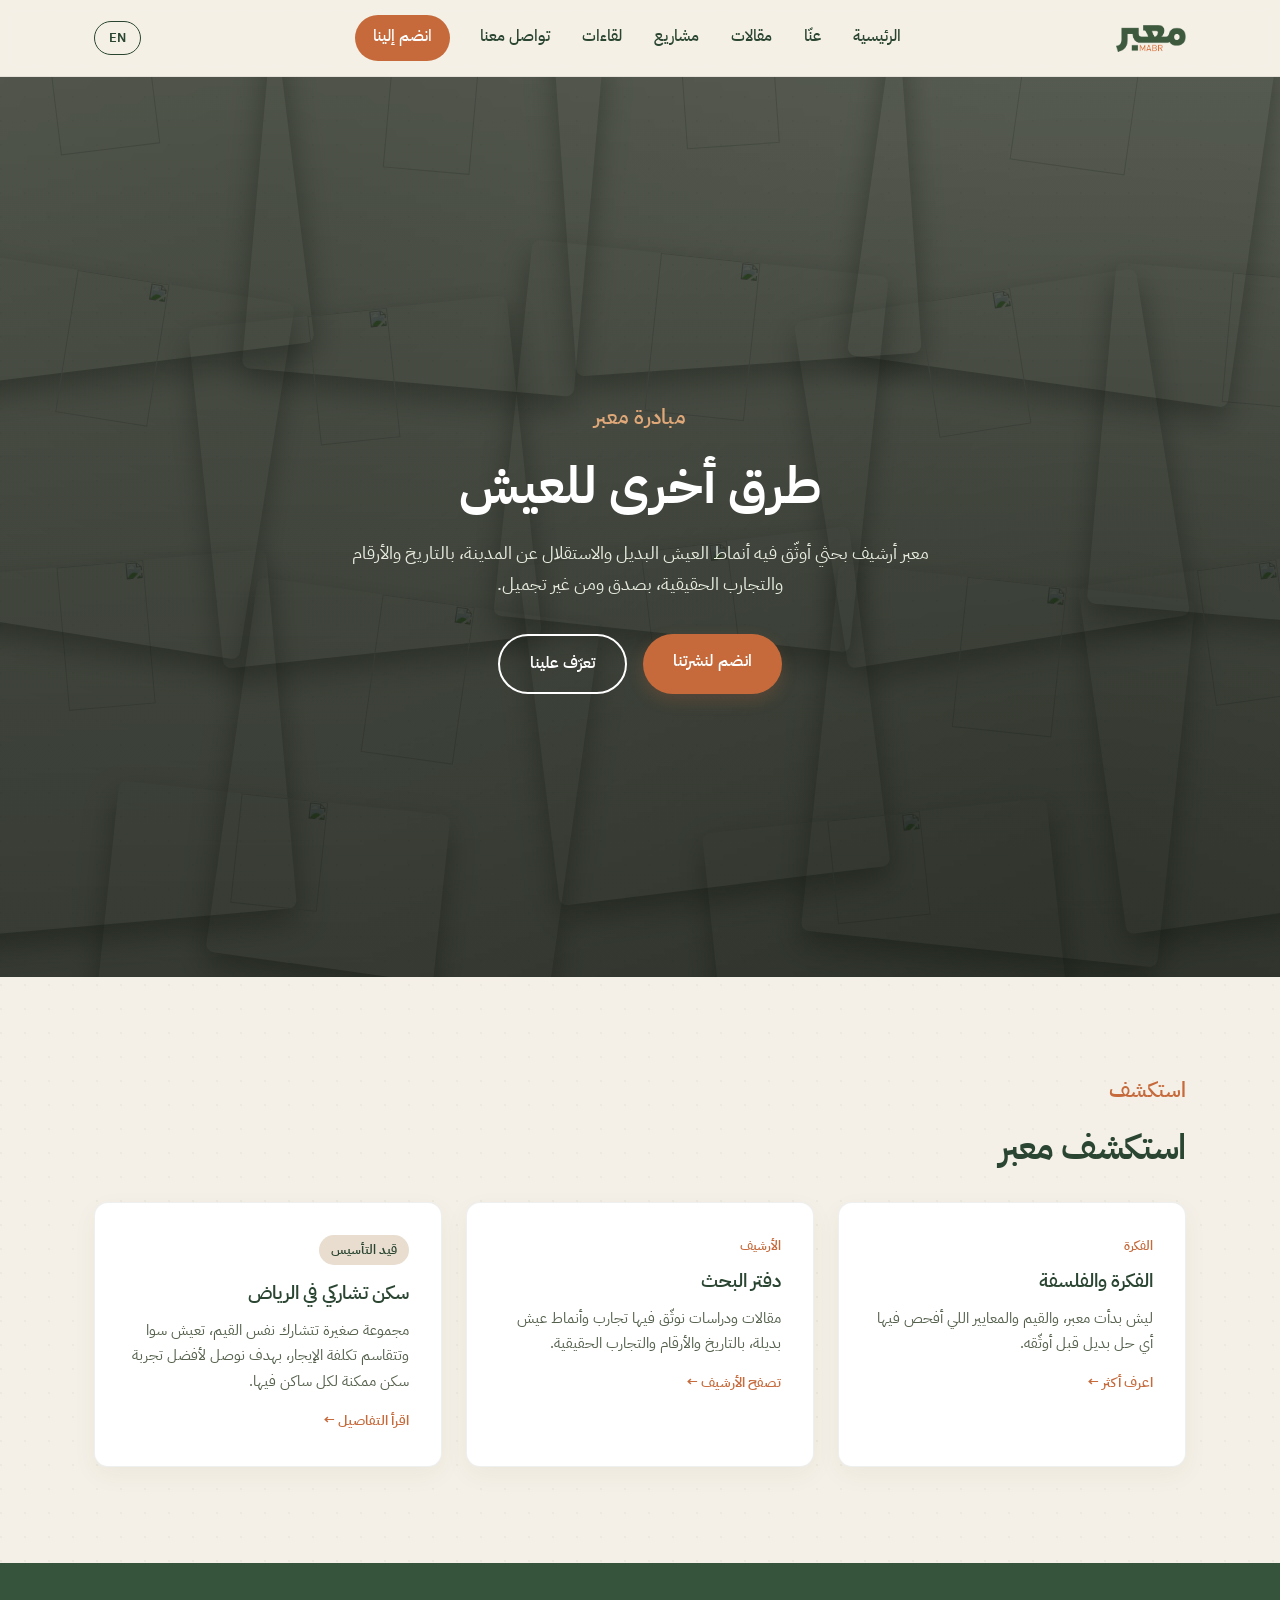
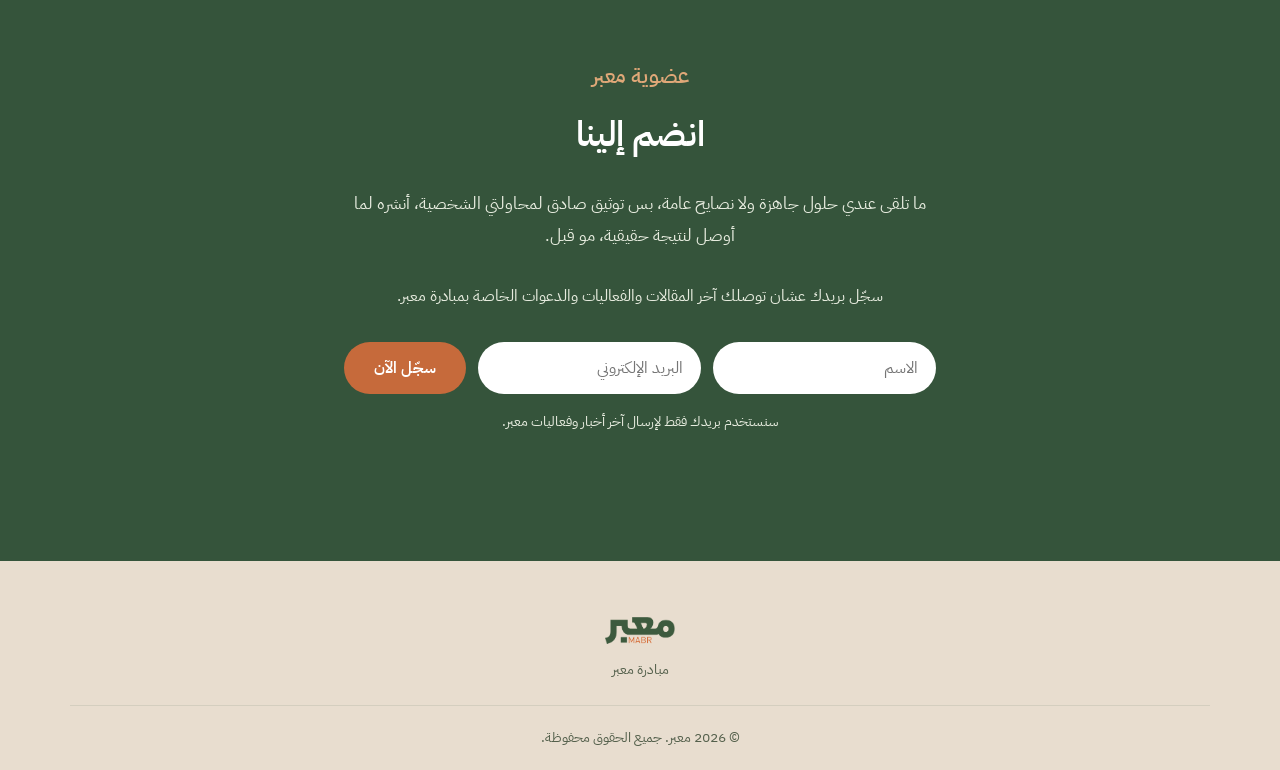
==== index.html @ 3aae7ce2 "Simplify homepage, split About/Articles into dedicated pages" ====
<!DOCTYPE html>
<html lang="ar" dir="rtl">
<head>
<meta charset="UTF-8">
<meta name="viewport" content="width=device-width, initial-scale=1.0">
<title>معبر | Mabr</title>
<meta name="description" content="معبر، أول أرشيف بحثي عربي يوثّق أنماط العيش البديل والاستقلال عن المدينة، بالتاريخ والأرقام والتجارب الحقيقية، بصدق ومن غير تجميل.">
<meta property="og:type" content="website">
<meta property="og:title" content="معبر | Mabr">
<meta property="og:description" content="معبر، أول أرشيف بحثي عربي يوثّق أنماط العيش البديل والاستقلال عن المدينة، بالتاريخ والأرقام والتجارب الحقيقية، بصدق ومن غير تجميل.">
<meta property="og:image" content="https://mabr.net/logo.png">
<meta property="og:url" content="https://mabr.net/">
<meta name="twitter:card" content="summary">
<meta name="twitter:title" content="معبر | Mabr">
<meta name="twitter:description" content="معبر، أول أرشيف بحثي عربي يوثّق أنماط العيش البديل والاستقلال عن المدينة، بالتاريخ والأرقام والتجارب الحقيقية، بصدق ومن غير تجميل.">
<meta name="twitter:image" content="https://mabr.net/logo.png">
<link rel="canonical" href="https://mabr.net/">
<link rel="preconnect" href="https://fonts.googleapis.com">
<link href="https://fonts.googleapis.com/css2?family=IBM+Plex+Sans+Arabic:wght@400;500;600;700&family=IBM+Plex+Sans:wght@400;500;600;700&display=swap" rel="stylesheet">
<link rel="icon" href="favicon-32.png" sizes="32x32" type="image/png">
<link rel="icon" href="favicon-192.png" sizes="192x192" type="image/png">
<link rel="apple-touch-icon" href="apple-touch-icon.png">
<link rel="stylesheet" href="style.css">
<script type="application/ld+json">
{
  "@context": "https://schema.org",
  "@type": "Organization",
  "name": "معبر",
  "alternateName": "Mabr",
  "url": "https://mabr.net/",
  "logo": "https://mabr.net/logo.png",
  "description": "معبر، أول أرشيف بحثي عربي يوثّق أنماط العيش البديل والاستقلال عن المدينة، بالتاريخ والأرقام والتجارب الحقيقية، بصدق ومن غير تجميل."
}
</script>
<script type="application/ld+json">
{
  "@context": "https://schema.org",
  "@type": "WebSite",
  "name": "معبر | Mabr",
  "url": "https://mabr.net/",
  "inLanguage": "ar"
}
</script>
</head>
<body class="lang-ar">

<header class="site-header">
  <div class="container header-inner">
    <a href="#home" class="logo">
      <img src="logo.png" alt="معبر" class="logo-img" onerror="this.style.display='none'; this.closest('.logo').classList.add('logo-fallback');">
      <span class="logo-text"><span class="logo-ar">معبر</span><span class="logo-en">Mabr</span></span>
    </a>

    <nav class="main-nav" id="mainNav">
      <a href="#home" data-i18n="nav_home">الرئيسية</a>
      <a href="about.html" data-i18n="nav_about">عنّا</a>
      <a href="articles.html" data-i18n="nav_articles">مقالات</a>
      <a href="projects.html" data-i18n="nav_projects">مشاريع</a>
      <a href="talks.html" data-i18n="nav_talks">لقاءات</a>
      <a href="contact.html" data-i18n="nav_contact">تواصل معنا</a>
      <a href="#join" class="nav-cta" data-i18n="nav_join">انضم إلينا</a>
    </nav>

    <div class="header-actions">
      <button id="langToggle" class="lang-toggle" aria-label="Switch language">EN</button>
      <button id="navBurger" class="nav-burger" aria-label="Menu">
        <span></span><span></span><span></span>
      </button>
    </div>
  </div>
</header>

<main>
  <!-- HERO -->
  <section id="home" class="hero">
    <div class="hero-bg" aria-hidden="true">
      <img src="https://upload.wikimedia.org/wikipedia/commons/9/95/Mongolia_Ger.jpg" alt="" loading="eager">
      <img src="https://upload.wikimedia.org/wikipedia/commons/2/28/Matmata_house.jpg" alt="" loading="eager">
      <img src="https://upload.wikimedia.org/wikipedia/commons/d/d7/Korowai_Treehouse_5.jpg" alt="" loading="eager">
      <img src="https://upload.wikimedia.org/wikipedia/commons/9/93/Milan_Navigli_houseboat.jpg" alt="" loading="eager">
      <img src="https://upload.wikimedia.org/wikipedia/commons/3/38/Earthship_Biotecture_wide.jpg" alt="" loading="eager">
      <img src="https://upload.wikimedia.org/wikipedia/commons/2/22/Tiny_House_%2829426649064%29.jpg" alt="" loading="eager">
      <img src="https://upload.wikimedia.org/wikipedia/commons/0/0d/DREVEN%C3%9D_ZRUB_V_LESE_-_WOODEN_LOG_CABIN_IN_THE_FOREST_-_panoramio.jpg" alt="" loading="eager">
      <img src="https://upload.wikimedia.org/wikipedia/commons/5/52/Cabin_with_solar_panels.jpg" alt="" loading="eager">
      <img src="https://upload.wikimedia.org/wikipedia/commons/a/ab/Reakoff_cabin%2C_Wiseman%2C_Alaska.jpg" alt="" loading="eager">
      <img src="https://upload.wikimedia.org/wikipedia/commons/7/7f/Findhorn_wind_turbines.jpg" alt="" loading="eager">
      <img src="https://upload.wikimedia.org/wikipedia/commons/f/f2/NFB_Photostory_015_-_Hutterite_Colony.jpg" alt="" loading="eager">
      <img src="https://upload.wikimedia.org/wikipedia/commons/c/cd/Marmalade_Lane_02.jpg" alt="" loading="eager">
      <img src="https://upload.wikimedia.org/wikipedia/commons/f/f6/The_Matrimandir_in_Auroville%2C_Tamil_Nadu%2C_India.jpg" alt="" loading="eager">
      <img src="https://upload.wikimedia.org/wikipedia/commons/6/68/Student_kitchen_in_Flogsta.jpg" alt="" loading="eager">
      <img src="https://upload.wikimedia.org/wikipedia/commons/0/09/Kalkbreite.jpg" alt="" loading="eager">
      <img src="https://upload.wikimedia.org/wikipedia/commons/1/1c/Bespoke_Volkswagen_campervan_interior_built_by_The_Wee_Camper_Co..jpg" alt="" loading="eager">
    </div>
    <div class="hero-overlay" aria-hidden="true"></div>
    <div class="container hero-inner">
      <p class="eyebrow" data-i18n="hero_eyebrow">مبادرة معبر</p>
      <h1 data-i18n="hero_title">طرق أخرى للعيش</h1>
      <p class="hero-sub" data-i18n="hero_sub">
        معبر أرشيف بحثي أوثّق فيه أنماط العيش البديل والاستقلال عن المدينة، بالتاريخ والأرقام والتجارب الحقيقية، بصدق ومن غير تجميل.
      </p>
      <div class="hero-actions">
        <a href="#join" class="btn btn-primary" data-i18n="hero_cta">انضم لنشرتنا</a>
        <a href="about.html" class="btn btn-ghost" data-i18n="hero_cta2">تعرّف علينا</a>
      </div>
    </div>
  </section>

  <!-- EXPLORE -->
  <section id="explore" class="explore">
    <div class="container">
      <span class="section-tag" data-i18n="explore_tag">استكشف</span>
      <h2 data-i18n="explore_title">استكشف معبر</h2>

      <div class="explore-grid">
        <a href="about.html" class="explore-card">
          <span class="explore-tag" data-i18n="about_tag">الفكرة</span>
          <h3 data-i18n="idea_card_title">الفكرة والفلسفة</h3>
          <p data-i18n="idea_card_text">ليش بدأت معبر، والقيم والمعايير اللي أفحص فيها أي حل بديل قبل أوثّقه.</p>
          <span class="explore-link" data-i18n="idea_card_link">اعرف أكثر ←</span>
        </a>

        <a href="articles.html" class="explore-card">
          <span class="explore-tag" data-i18n="articles_tag">الأرشيف</span>
          <h3 data-i18n="articles_title">دفتر البحث</h3>
          <p data-i18n="archive_card_text">مقالات ودراسات نوثّق فيها تجارب وأنماط عيش بديلة، بالتاريخ والأرقام والتجارب الحقيقية.</p>
          <span class="explore-link" data-i18n="archive_card_link">تصفح الأرشيف ←</span>
        </a>

        <a href="projects.html" class="explore-card">
          <span class="explore-status" data-i18n="project1_status">قيد التأسيس</span>
          <h3 data-i18n="project1_title">سكن تشاركي في الرياض</h3>
          <p data-i18n="project1_text">مجموعة صغيرة تتشارك نفس القيم، تعيش سوا وتتقاسم تكلفة الإيجار، بهدف نوصل لأفضل تجربة سكن ممكنة لكل ساكن فيها.</p>
          <span class="explore-link" data-i18n="project1_link">اقرأ التفاصيل ←</span>
        </a>
      </div>
    </div>
  </section>

  <!-- JOIN / MEMBERSHIP -->
  <section id="join" class="join">
    <div class="container join-inner">
      <span class="section-tag" data-i18n="join_tag">عضوية معبر</span>
      <h2 data-i18n="join_title">انضم إلينا</h2>
      <p class="join-grounding" data-i18n="join_grounding">
        ما تلقى عندي حلول جاهزة ولا نصايح عامة، بس توثيق صادق لمحاولتي الشخصية، أنشره لما أوصل لنتيجة حقيقية، مو قبل.
      </p>
      <p data-i18n="join_text">
        سجّل بريدك عشان توصلك آخر المقالات والفعاليات والدعوات الخاصة بمبادرة معبر.
      </p>

      <form id="signupForm" class="signup-form" action="https://formspree.io/f/xaqgznld" method="POST">
        <input type="text" name="name" data-i18n-placeholder="form_name" placeholder="الاسم" required>
        <input type="email" name="email" data-i18n-placeholder="form_email" placeholder="البريد الإلكتروني" required>
        <button type="submit" data-i18n="form_submit">سجّل الآن</button>
      </form>
      <p class="form-note" id="formNote" data-i18n="form_note">
        سنستخدم بريدك فقط لإرسال آخر أخبار وفعاليات معبر.
      </p>
    </div>
  </section>
</main>

<footer class="site-footer">
  <div class="container footer-inner">
    <div class="footer-brand">
      <a href="#home" class="logo">
        <img src="logo.png" alt="معبر" class="logo-img" onerror="this.style.display='none'; this.closest('.logo').classList.add('logo-fallback');">
        <span class="logo-text"><span class="logo-ar">معبر</span><span class="logo-en">Mabr</span></span>
      </a>
      <p data-i18n="footer_tagline">مبادرة معبر</p>
    </div>
  </div>
  <p class="footer-copy" data-i18n="footer_copy">© 2026 معبر. جميع الحقوق محفوظة.</p>
</footer>

<script src="script.js"></script>
</body>
</html>
---- style.css ----
:root{
  --green-dark:#2A4531;   /* أخضر غامق - نصوص رئيسية وعناوين وأيقونات */
  --green:#35543B;        /* أخضر أساسي - أسطح كبيرة (قسم العضوية) */
  --green-muted:#8A9988;  /* أخضر هادئ - عناصر مساعدة وحدود */
  --cream:#F5F0E7;        /* كريمي دافئ - الخلفية الأساسية */
  --beige:#E8DDCF;        /* بيج دافئ - خلفيات ثانوية */
  --terracotta:#C66A3B;   /* تيراكوتا - أزرار ودعوات لاتخاذ إجراء وعناوين أقسام فقط */
  --brown:#8B6547;        /* بني دافئ - روابط وعناصر مساعدة */
  --white:#FFFFFF;
  --text:#2A4531;
  --text-soft:#54604C;
  --radius:14px;
  --max:1140px;
  /* نظام مسافات بمضاعفات 4px */
  --sp-1:4px; --sp-2:8px; --sp-3:16px; --sp-4:24px; --sp-5:32px; --sp-6:48px; --sp-7:64px; --sp-8:96px;
}

*{box-sizing:border-box;margin:0;padding:0;}

body{
  background-color:var(--cream);
  background-image:radial-gradient(circle at 1px 1px, rgba(42,69,49,0.045) 1px, transparent 0);
  background-size:24px 24px;
  color:var(--text);
  font-family:'IBM Plex Sans Arabic','Tajawal',sans-serif;
  font-weight:400;
  line-height:1.7;
  overflow-x:hidden;
}

body.lang-en{
  font-family:'IBM Plex Sans','Poppins',sans-serif;
}

img{max-width:100%;display:block;}
a{color:inherit;text-decoration:none;}
ul{list-style:none;}

.container{
  max-width:var(--max);
  margin:0 auto;
  padding:0 var(--sp-4);
}

/* Logo */
.logo{display:flex;align-items:center;gap:10px;}
.logo-img{height:42px;width:auto;display:block;}
/* text logo is hidden by default; shown only if the image fails to load */
.logo:not(.logo-fallback) .logo-text{display:none;}
.logo-en{display:none;}
body.lang-en .logo-ar{display:none;}
body.lang-en .logo-en{display:inline;}

/* HEADER */
.site-header{
  position:sticky;top:0;z-index:50;
  background:rgba(245,240,231,0.92);
  backdrop-filter:blur(6px);
  border-bottom:1px solid rgba(42,69,49,0.08);
}
.header-inner{
  display:flex;align-items:center;justify-content:space-between;
  height:76px;
}
.logo{font-size:1.6rem;font-weight:700;color:var(--green-dark);}

.main-nav{
  display:flex;gap:28px;align-items:center;
  font-weight:500;
}
.main-nav a{
  padding:6px 2px;
  border-bottom:2px solid transparent;
  transition:border-color .2s, color .2s;
}
.main-nav a:hover{border-color:var(--terracotta);}
.nav-cta{
  background:var(--terracotta);
  color:#fff !important;
  padding:8px 18px !important;
  border-radius:999px;
}
.nav-cta:hover{background:var(--green-dark);border-color:transparent !important;}

.header-actions{display:flex;align-items:center;gap:14px;}
.lang-toggle{
  border:1px solid var(--green-dark);
  background:transparent;
  color:var(--green-dark);
  font-weight:600;
  padding:6px 14px;
  border-radius:999px;
  cursor:pointer;
  font-family:inherit;
}
.lang-toggle:hover{background:var(--green-dark);color:#fff;}

.nav-burger{display:none;flex-direction:column;gap:5px;background:none;border:none;cursor:pointer;}
.nav-burger span{width:24px;height:2px;background:var(--text);display:block;}

/* HERO */
.hero{
  position:relative;
  overflow:hidden;
  min-height:100vh;
  display:flex;
  align-items:center;
  padding:140px 0 100px;
  text-align:center;
}
.hero-bg{
  position:absolute;
  inset:0;
  z-index:0;
  display:grid;
  grid-template-columns:repeat(4,1fr);
  grid-template-rows:repeat(4,1fr);
  gap:3px;
  filter:blur(1.5px) saturate(0.85) sepia(0.12);
}
.hero-bg img{
  width:100%;height:100%;object-fit:cover;display:block;
}
.hero-overlay{
  position:absolute;
  inset:0;
  z-index:1;
  background:
    linear-gradient(180deg, rgba(24,32,22,0.72), rgba(16,22,15,0.84)),
    radial-gradient(circle at 20% 15%, rgba(0,0,0,0.12), transparent 60%),
    radial-gradient(circle at 85% 85%, rgba(0,0,0,0.2), transparent 55%);
}
.hero-inner{
  position:relative;
  z-index:2;
}
.hero .eyebrow{color:#e0a878;}
.hero h1{color:#fff;}
.hero-sub{color:#e7ecdf;}
.hero .btn-ghost{border-color:#fff;color:#fff;}

@media (min-width:900px){
  .hero-bg{
    display:block;
    filter:blur(0.5px) saturate(0.85) sepia(0.12);
  }
  .hero-bg img{
    position:absolute;
    border-radius:8px;
    box-shadow:0 14px 30px rgba(0,0,0,0.4);
  }
  .hero-bg img:nth-child(1){top:-8%;left:-5%;width:28%;height:40%;transform:rotate(-7deg);z-index:1;}
  .hero-bg img:nth-child(2){top:-4%;left:20%;width:26%;height:38%;transform:rotate(5deg);z-index:2;}
  .hero-bg img:nth-child(3){top:-10%;left:44%;width:27%;height:42%;transform:rotate(-4deg);z-index:1;}
  .hero-bg img:nth-child(4){top:-6%;left:68%;width:30%;height:40%;transform:rotate(8deg);z-index:2;}
  .hero-bg img:nth-child(5){top:22%;left:-6%;width:27%;height:40%;transform:rotate(9deg);z-index:3;}
  .hero-bg img:nth-child(6){top:26%;left:16%;width:25%;height:38%;transform:rotate(-6deg);z-index:2;}
  .hero-bg img:nth-child(7){top:20%;left:40%;width:28%;height:42%;transform:rotate(6deg);z-index:3;}
  .hero-bg img:nth-child(8){top:24%;left:64%;width:27%;height:39%;transform:rotate(-9deg);z-index:2;}
  .hero-bg img:nth-child(9){top:22%;left:86%;width:24%;height:38%;transform:rotate(5deg);z-index:1;}
  .hero-bg img:nth-child(10){top:54%;left:-4%;width:26%;height:40%;transform:rotate(-5deg);z-index:2;}
  .hero-bg img:nth-child(11){top:58%;left:18%;width:27%;height:42%;transform:rotate(8deg);z-index:3;}
  .hero-bg img:nth-child(12){top:52%;left:42%;width:26%;height:38%;transform:rotate(-7deg);z-index:2;}
  .hero-bg img:nth-child(13){top:56%;left:64%;width:28%;height:41%;transform:rotate(6deg);z-index:3;}
  .hero-bg img:nth-child(14){top:54%;left:86%;width:25%;height:39%;transform:rotate(-8deg);z-index:1;}
  .hero-bg img:nth-child(15){top:80%;left:8%;width:26%;height:35%;transform:rotate(6deg);z-index:2;}
  .hero-bg img:nth-child(16){top:82%;left:56%;width:27%;height:34%;transform:rotate(-6deg);z-index:2;}
}
.eyebrow{
  display:inline-block;
  color:var(--terracotta);
  font-weight:600;
  font-size:1.3rem;
  letter-spacing:.3px;
  margin-bottom:18px;
}
.hero h1{
  font-size:3.2rem;
  font-weight:700;
  margin-bottom:20px;
  line-height:1.25;
}
.hero-sub{
  max-width:620px;margin:0 auto 34px;
  font-size:1.15rem;
  font-weight:400;
}
.hero-actions{display:flex;gap:16px;justify-content:center;flex-wrap:wrap;}

.btn{
  display:inline-block;padding:14px 30px;border-radius:999px;
  font-weight:600;transition:transform .15s, box-shadow .15s;
}
.btn:hover{transform:translateY(-1px);}
.btn-primary{background:var(--terracotta);color:#fff;box-shadow:0 6px 16px rgba(198,106,59,0.22);}
.btn-ghost{border:2px solid var(--green-dark);color:var(--green-dark);}

/* SECTION COMMON */
section{padding:96px 0;}
.section-tag{
  display:inline-block;color:var(--terracotta);font-weight:600;font-size:1.3rem;margin-bottom:10px;
}
section h2{
  font-size:2.2rem;font-weight:600;color:var(--green-dark);margin-bottom:var(--sp-4);letter-spacing:-0.01em;
}

/* ABOUT */
.about-text{max-width:760px;color:var(--text-soft);font-size:1.08rem;margin-bottom:var(--sp-6);}
.pillars{
  display:grid;grid-template-columns:repeat(4,1fr);gap:var(--sp-4);
}
.pillar{
  background:#fff;border-radius:var(--radius);padding:var(--sp-5) var(--sp-3);text-align:center;
  border:1px solid rgba(42,69,49,0.07);
  box-shadow:0 6px 20px rgba(42,69,49,0.05);
}
.pillar-icon{font-size:2rem;display:block;margin-bottom:12px;}
.pillar h3{color:var(--green-dark);font-weight:600;margin-bottom:8px;font-size:1.1rem;}
.pillar p{color:var(--text-soft);font-size:.95rem;}

/* FOUNDER */
.founder{
  display:flex;gap:26px;align-items:flex-start;
  background:#fff;border-radius:var(--radius);padding:var(--sp-5);margin-top:var(--sp-5);
  border:1px solid rgba(42,69,49,0.07);
  box-shadow:0 6px 20px rgba(42,69,49,0.05);
}
.founder-avatar{
  position:relative;width:88px;height:88px;min-width:88px;border-radius:50%;
  background:var(--beige);display:flex;align-items:center;justify-content:center;
  overflow:hidden;font-size:2.2rem;
}
.founder-img{position:absolute;inset:0;width:100%;height:100%;object-fit:cover;}
.founder-text h3{color:var(--green-dark);font-weight:600;margin:6px 0 10px;font-size:1.2rem;}
.founder-text p{color:var(--text-soft);font-size:.98rem;}
.founder-more{display:inline-block;margin-top:12px;color:var(--terracotta);font-weight:600;font-size:.95rem;}
@media (max-width:600px){
  .founder{flex-direction:column;align-items:center;text-align:center;}
}

/* PHILOSOPHY */
.manifesto-text{
  max-width:760px;font-size:1.15rem;line-height:1.9;color:var(--text);
  border-inline-start:4px solid var(--terracotta);padding-inline-start:var(--sp-4);
  margin-bottom:var(--sp-4);
}
.philosophy-subtitle{
  font-size:1.4rem;font-weight:600;color:var(--terracotta);margin:var(--sp-6) 0 var(--sp-3);
}
.value-grid{display:grid;grid-template-columns:repeat(2,1fr);gap:var(--sp-4);max-width:760px;margin-top:var(--sp-3);}
.value-card{
  background:#fff;border-radius:var(--radius);padding:var(--sp-5);
  border:1px solid rgba(42,69,49,0.08);
  box-shadow:0 8px 24px rgba(42,69,49,0.05);
}
.value-card h3{color:var(--green-dark);font-weight:600;margin-bottom:8px;font-size:1.1rem;}
.value-card p{color:var(--text-soft);font-size:.95rem;}

/* ARTICLES */
.articles{background:var(--beige);}
.coming-soon{
  background:#fff;border-radius:var(--radius);padding:var(--sp-7) var(--sp-4);text-align:center;
  box-shadow:0 8px 24px rgba(42,69,49,0.06);
}
.coming-soon-text{
  color:var(--text-soft);font-size:1.1rem;max-width:520px;margin:0 auto var(--sp-4);
}
.article-grid{
  display:grid;grid-template-columns:1fr;gap:var(--sp-4);max-width:640px;margin:0 auto var(--sp-4);
}
.article-grid.two-col{
  grid-template-columns:repeat(2,1fr);max-width:900px;
}
@media (max-width:720px){
  .article-grid.two-col{grid-template-columns:1fr;}
}
.card{
  background:#fff;border-radius:var(--radius);overflow:hidden;
  border:1px solid rgba(42,69,49,0.08);
  box-shadow:0 8px 24px rgba(42,69,49,0.05);
  transition:transform .2s;display:block;
}
.card:hover{transform:translateY(-4px);}
.card-body{padding:var(--sp-5);text-align:start;}
.card-type{
  color:var(--terracotta);font-weight:600;font-size:.85rem;text-transform:uppercase;
}
.card h3{margin:8px 0 10px;color:var(--green-dark);font-weight:600;font-size:1.3rem;}
.card p{color:var(--text-soft);font-size:.95rem;}
.more-soon-note{color:var(--text-soft);font-size:.9rem;text-align:center;}

/* LAB */
.lab-intro{max-width:760px;color:var(--text-soft);font-size:1.08rem;margin-bottom:var(--sp-6);}
.lab-grid{display:grid;grid-template-columns:repeat(3,1fr);gap:var(--sp-4);}
.lab-card{
  background:#fff;border-radius:var(--radius);padding:var(--sp-5);
  border:1px solid rgba(42,69,49,0.08);
  box-shadow:0 8px 24px rgba(42,69,49,0.05);
}
.lab-num{color:var(--terracotta);font-weight:700;font-size:.85rem;display:block;margin-bottom:8px;}
.lab-card h3{color:var(--green-dark);font-weight:600;margin-bottom:8px;font-size:1.1rem;}
.lab-card p{color:var(--text-soft);font-size:.95rem;}
.criteria-focus{
  background:var(--beige);border-radius:var(--radius);padding:var(--sp-4);margin-top:var(--sp-5);
  color:var(--green-dark);font-weight:600;text-align:center;
}

/* PROJECTS */
.project-card{
  display:block;background:#fff;border-radius:var(--radius);padding:var(--sp-6);
  max-width:640px;border:1px solid rgba(42,69,49,0.08);
  box-shadow:0 8px 24px rgba(42,69,49,0.05);
  transition:transform .2s;
}
.project-card:hover{transform:translateY(-4px);}
.project-status{
  display:inline-block;background:var(--beige);color:var(--green-dark);
  font-weight:600;font-size:.8rem;padding:4px 12px;border-radius:999px;margin-bottom:12px;
}
.project-card h3{color:var(--green-dark);font-weight:600;font-size:1.4rem;margin-bottom:10px;}
.project-card p{color:var(--text-soft);font-size:1rem;margin-bottom:14px;}
.project-link{color:var(--terracotta);font-weight:600;}

/* EXPLORE (homepage teaser grid) */
.explore-grid{display:grid;grid-template-columns:repeat(3,1fr);gap:var(--sp-4);margin-top:var(--sp-3);}
.explore-card{
  display:block;background:#fff;border-radius:var(--radius);padding:var(--sp-5);
  border:1px solid rgba(42,69,49,0.08);
  box-shadow:0 8px 24px rgba(42,69,49,0.05);
  transition:transform .2s;
}
.explore-card:hover{transform:translateY(-4px);}
.explore-tag{
  display:block;color:var(--terracotta);font-weight:600;font-size:.8rem;text-transform:uppercase;margin-bottom:8px;
}
.explore-status{
  display:inline-block;background:var(--beige);color:var(--green-dark);
  font-weight:600;font-size:.8rem;padding:4px 12px;border-radius:999px;margin-bottom:12px;
}
.explore-card h3{color:var(--green-dark);font-weight:600;font-size:1.2rem;margin-bottom:8px;}
.explore-card p{color:var(--text-soft);font-size:.95rem;margin-bottom:12px;}
.explore-link{color:var(--terracotta);font-weight:600;font-size:.9rem;}
@media (max-width:900px){
  .explore-grid{grid-template-columns:1fr;}
}

/* PROJECT DETAIL PAGE */
.project-detail{
  max-width:640px;margin:0 auto;text-align:start;
}
.project-detail .project-status{margin-bottom:16px;}
.project-detail p{color:var(--text-soft);font-size:1.08rem;line-height:1.9;margin-bottom:var(--sp-4);}

/* ARTICLE PAGE */
.article-hero{padding:60px 0 30px;text-align:center;}
.back-link{
  display:inline-block;color:var(--brown);font-weight:600;margin-bottom:20px;
}
.article-hero h1{
  font-size:3rem;font-weight:700;color:var(--green-dark);margin:10px 0 var(--sp-3);
}
.article-byline{color:var(--text-soft);font-size:.95rem;}
.article-body{padding:20px 0 90px;}
.prose{max-width:640px;margin:0 auto;font-size:1.08rem;font-weight:400;line-height:1.9;color:var(--text);}
.prose p{margin-bottom:var(--sp-4);}
.prose h2{font-size:1.75rem;font-weight:600;color:var(--green-dark);margin:var(--sp-6) 0 var(--sp-3);letter-spacing:-0.01em;}
.prose h3{font-size:1.35rem;font-weight:600;color:var(--terracotta);margin:var(--sp-5) 0 10px;}
.prose img{border-radius:var(--radius);margin-top:8px;width:100%;object-fit:cover;max-height:420px;filter:sepia(0.15) saturate(0.9) contrast(0.97);}
.prose a{color:var(--brown);text-decoration:underline;}
.prose em{color:var(--text-soft);font-style:italic;}
.img-credit{font-size:.8rem;color:var(--text-soft);margin-top:6px;margin-bottom:var(--sp-4);opacity:.85;}
.group-flow{
  display:flex;flex-wrap:wrap;align-items:center;justify-content:center;gap:8px;
  background:var(--beige);border-radius:var(--radius);padding:var(--sp-3);margin:var(--sp-5) 0;
  font-weight:600;color:var(--green-dark);font-size:.9rem;text-align:center;
}
.group-flow .arrow{color:var(--terracotta);font-weight:400;}
.sources-list{padding-inline-start:20px;margin-bottom:var(--sp-4);}
.sources-list li{margin-bottom:8px;}
.sources-list a{color:var(--brown);}

/* CONTACT PAGE */
.contact-form-section{padding:20px 0 90px;}
.contact-form{
  max-width:520px;margin:0 auto;display:flex;flex-direction:column;gap:var(--sp-3);
}
.contact-form input, .contact-form textarea{
  padding:14px 18px;border-radius:14px;border:1px solid rgba(42,69,49,0.15);
  font-family:inherit;font-size:1rem;background:#fff;resize:vertical;
}
.contact-form button{align-self:center;min-width:160px;margin-top:6px;}
.form-note-dark{text-align:center;margin-top:18px;color:var(--text-soft);font-size:.9rem;}

/* GALLERY */
.gallery-grid{
  display:grid;grid-template-columns:repeat(3,1fr);gap:var(--sp-3);
}
.gallery-grid img{
  border-radius:var(--radius);height:220px;object-fit:cover;
  transition:transform .3s;
  filter:sepia(0.12) saturate(0.9);
}
.gallery-grid img:hover{transform:scale(1.03);}
.gallery-note{margin-top:18px;color:var(--text-soft);font-size:.85rem;}

/* JOIN */
.join{
  background:var(--green);color:#fff;text-align:center;
}
.join .section-tag{color:#e0a878;}
.join h2{color:#fff;}
.join-inner{max-width:640px;}
.join p{color:#e7ecdf;margin-bottom:var(--sp-5);}
.join-grounding{font-size:1.05rem;line-height:1.85;}
.signup-form{
  display:flex;gap:12px;flex-wrap:wrap;justify-content:center;margin-bottom:16px;
}
.signup-form input{
  flex:1;min-width:200px;padding:14px 18px;border-radius:999px;border:none;
  font-family:inherit;font-size:1rem;
}
.signup-form button{
  padding:14px 30px;border-radius:999px;border:none;background:var(--terracotta);
  color:#fff;font-weight:600;cursor:pointer;font-family:inherit;font-size:1rem;
}
.signup-form button:hover{background:#a6552e;}
.form-note{font-size:.85rem;color:#c9d2c0;}

/* FOOTER */
.site-footer{background:var(--beige);padding:var(--sp-6) 0 20px;}
.footer-inner{
  display:flex;justify-content:center;align-items:center;flex-wrap:wrap;gap:var(--sp-4);text-align:center;
  padding-bottom:var(--sp-4);border-bottom:1px solid rgba(42,69,49,0.1);
}
.footer-brand span{font-size:1.4rem;font-weight:700;color:var(--green-dark);}
.footer-brand p{color:var(--text-soft);margin-top:6px;font-size:.9rem;}
.footer-social{display:flex;gap:18px;font-weight:600;}
.footer-social a:hover{color:var(--terracotta);}
.footer-copy{text-align:center;padding-top:20px;color:var(--text-soft);font-size:.85rem;}

/* RESPONSIVE */
@media (max-width:900px){
  .pillars{grid-template-columns:repeat(2,1fr);}
  .article-grid{grid-template-columns:1fr;}
  .gallery-grid{grid-template-columns:repeat(2,1fr);}
  .lab-grid{grid-template-columns:repeat(2,1fr);}
}
@media (max-width:720px){
  .main-nav{
    position:absolute;top:76px;insetInlineStart:0;width:100%;
    background:var(--cream);flex-direction:column;
    padding:20px 24px;gap:16px;
    display:none;
    border-bottom:1px solid rgba(42,69,49,0.1);
  }
  .main-nav.open{display:flex;}
  .nav-burger{display:flex;}
  .hero h1{font-size:2.2rem;}
  .pillars{grid-template-columns:1fr;}
  .gallery-grid{grid-template-columns:1fr;}
  .lab-grid{grid-template-columns:1fr;}
  .value-grid{grid-template-columns:1fr;}
}

/* Language utility classes (for long-form bilingual content) */
/* Placed last so they always win over earlier component styles that also set display */
.en-only{display:none !important;}
body.lang-en .ar-only{display:none !important;}
body.lang-en .en-only{display:block !important;}
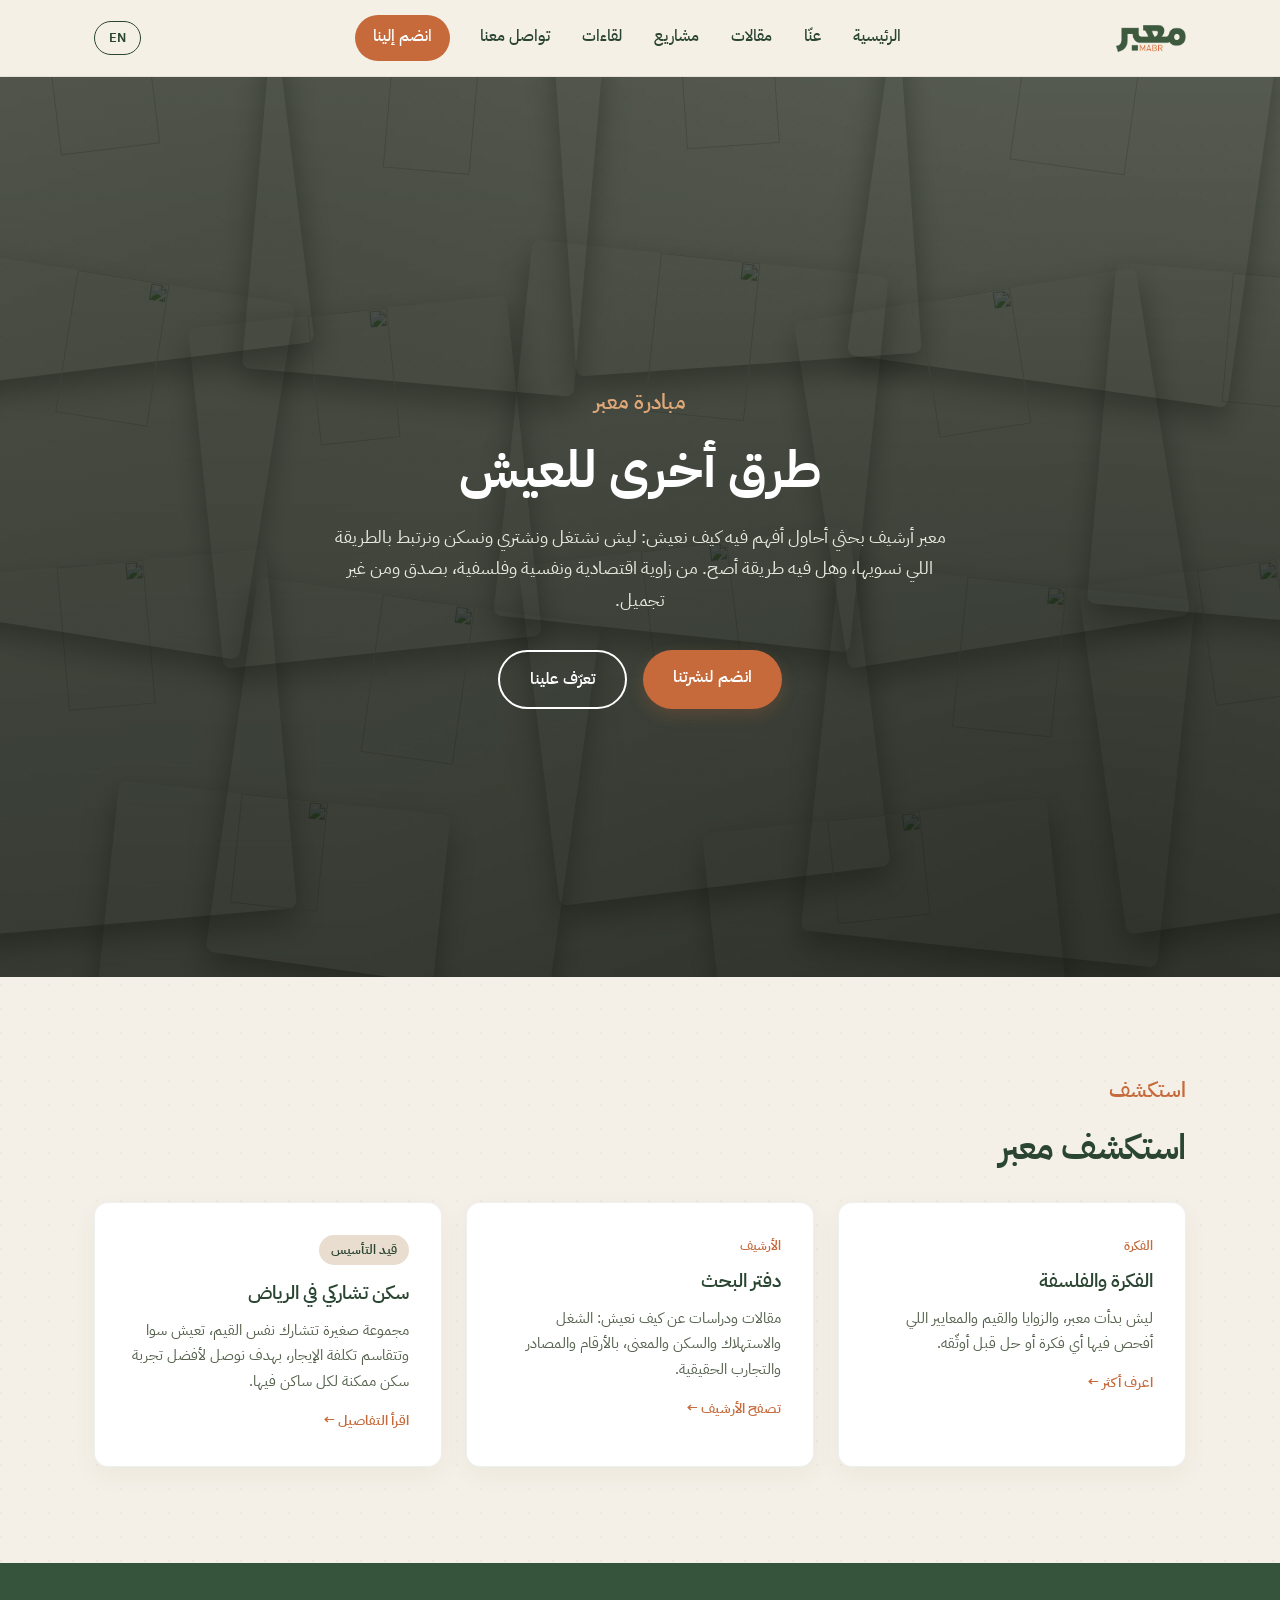
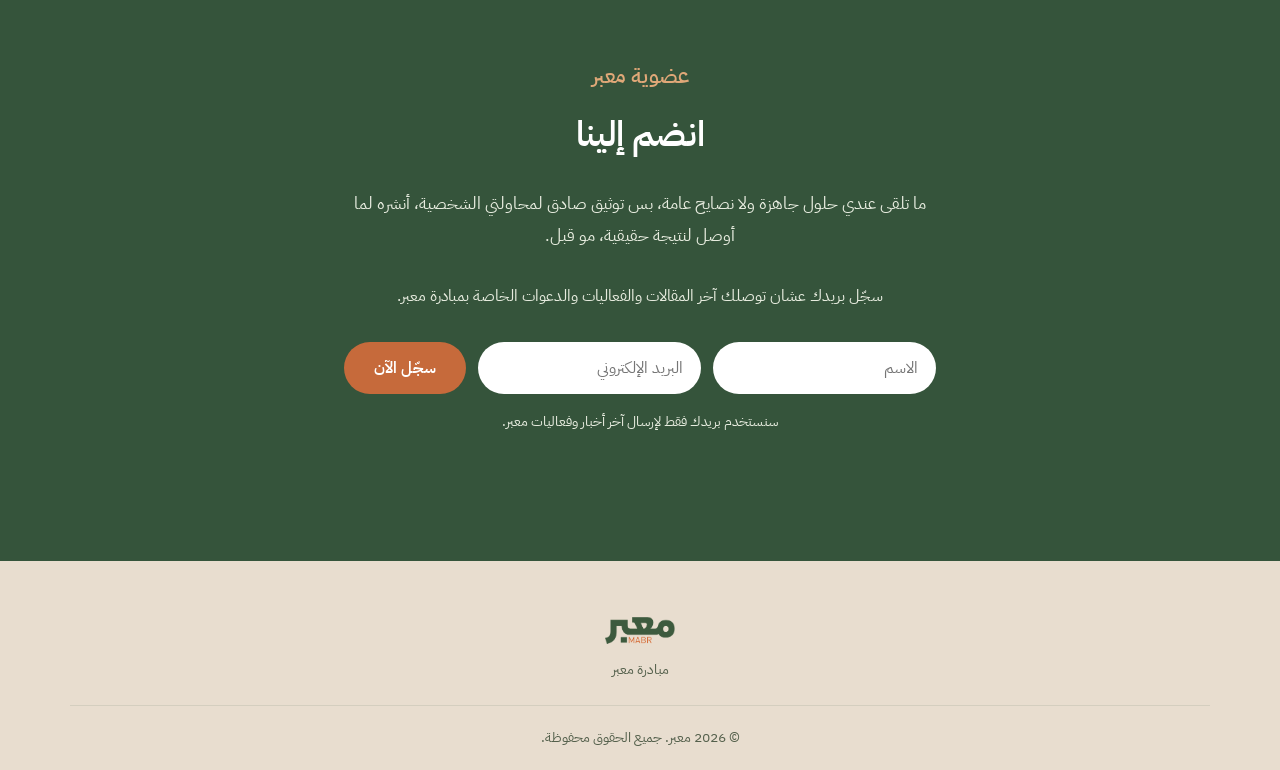
==== commit 7ed2bfac: "Reposition Mabr: how we live (economic, psychological, philosophical)" ====
--- a/index.html
+++ b/index.html
@@ -4,15 +4,15 @@
 <meta charset="UTF-8">
 <meta name="viewport" content="width=device-width, initial-scale=1.0">
 <title>معبر | Mabr</title>
-<meta name="description" content="معبر، أول أرشيف بحثي عربي يوثّق أنماط العيش البديل والاستقلال عن المدينة، بالتاريخ والأرقام والتجارب الحقيقية، بصدق ومن غير تجميل.">
+<meta name="description" content="معبر، أرشيف بحثي عربي يحاول يفهم كيف نعيش في هذا العالم: الشغل والاستهلاك والسكن والمعنى، من زاوية اقتصادية ونفسية وفلسفية، بالأرقام والمصادر والتجارب الحقيقية.">
 <meta property="og:type" content="website">
 <meta property="og:title" content="معبر | Mabr">
-<meta property="og:description" content="معبر، أول أرشيف بحثي عربي يوثّق أنماط العيش البديل والاستقلال عن المدينة، بالتاريخ والأرقام والتجارب الحقيقية، بصدق ومن غير تجميل.">
+<meta property="og:description" content="معبر، أرشيف بحثي عربي يحاول يفهم كيف نعيش في هذا العالم: الشغل والاستهلاك والسكن والمعنى، من زاوية اقتصادية ونفسية وفلسفية، بالأرقام والمصادر والتجارب الحقيقية.">
 <meta property="og:image" content="https://mabr.net/logo.png">
 <meta property="og:url" content="https://mabr.net/">
 <meta name="twitter:card" content="summary">
 <meta name="twitter:title" content="معبر | Mabr">
-<meta name="twitter:description" content="معبر، أول أرشيف بحثي عربي يوثّق أنماط العيش البديل والاستقلال عن المدينة، بالتاريخ والأرقام والتجارب الحقيقية، بصدق ومن غير تجميل.">
+<meta name="twitter:description" content="معبر، أرشيف بحثي عربي يحاول يفهم كيف نعيش في هذا العالم: الشغل والاستهلاك والسكن والمعنى، من زاوية اقتصادية ونفسية وفلسفية، بالأرقام والمصادر والتجارب الحقيقية.">
 <meta name="twitter:image" content="https://mabr.net/logo.png">
 <link rel="canonical" href="https://mabr.net/">
 <link rel="preconnect" href="https://fonts.googleapis.com">
@@ -20,7 +20,7 @@
 <link rel="icon" href="favicon-32.png" sizes="32x32" type="image/png">
 <link rel="icon" href="favicon-192.png" sizes="192x192" type="image/png">
 <link rel="apple-touch-icon" href="apple-touch-icon.png">
-<link rel="stylesheet" href="style.css">
+<link rel="stylesheet" href="style.css?v=20260804">
 <script type="application/ld+json">
 {
   "@context": "https://schema.org",
@@ -29,7 +29,7 @@
   "alternateName": "Mabr",
   "url": "https://mabr.net/",
   "logo": "https://mabr.net/logo.png",
-  "description": "معبر، أول أرشيف بحثي عربي يوثّق أنماط العيش البديل والاستقلال عن المدينة، بالتاريخ والأرقام والتجارب الحقيقية، بصدق ومن غير تجميل."
+  "description": "معبر، أرشيف بحثي عربي يحاول يفهم كيف نعيش في هذا العالم: الشغل والاستهلاك والسكن والمعنى، من زاوية اقتصادية ونفسية وفلسفية، بالأرقام والمصادر والتجارب الحقيقية."
 }
 </script>
 <script type="application/ld+json">
@@ -74,29 +74,29 @@
   <!-- HERO -->
   <section id="home" class="hero">
     <div class="hero-bg" aria-hidden="true">
-      <img src="https://upload.wikimedia.org/wikipedia/commons/9/95/Mongolia_Ger.jpg" alt="" loading="eager">
-      <img src="https://upload.wikimedia.org/wikipedia/commons/2/28/Matmata_house.jpg" alt="" loading="eager">
-      <img src="https://upload.wikimedia.org/wikipedia/commons/d/d7/Korowai_Treehouse_5.jpg" alt="" loading="eager">
-      <img src="https://upload.wikimedia.org/wikipedia/commons/9/93/Milan_Navigli_houseboat.jpg" alt="" loading="eager">
-      <img src="https://upload.wikimedia.org/wikipedia/commons/3/38/Earthship_Biotecture_wide.jpg" alt="" loading="eager">
-      <img src="https://upload.wikimedia.org/wikipedia/commons/2/22/Tiny_House_%2829426649064%29.jpg" alt="" loading="eager">
-      <img src="https://upload.wikimedia.org/wikipedia/commons/0/0d/DREVEN%C3%9D_ZRUB_V_LESE_-_WOODEN_LOG_CABIN_IN_THE_FOREST_-_panoramio.jpg" alt="" loading="eager">
-      <img src="https://upload.wikimedia.org/wikipedia/commons/5/52/Cabin_with_solar_panels.jpg" alt="" loading="eager">
-      <img src="https://upload.wikimedia.org/wikipedia/commons/a/ab/Reakoff_cabin%2C_Wiseman%2C_Alaska.jpg" alt="" loading="eager">
-      <img src="https://upload.wikimedia.org/wikipedia/commons/7/7f/Findhorn_wind_turbines.jpg" alt="" loading="eager">
-      <img src="https://upload.wikimedia.org/wikipedia/commons/f/f2/NFB_Photostory_015_-_Hutterite_Colony.jpg" alt="" loading="eager">
-      <img src="https://upload.wikimedia.org/wikipedia/commons/c/cd/Marmalade_Lane_02.jpg" alt="" loading="eager">
-      <img src="https://upload.wikimedia.org/wikipedia/commons/f/f6/The_Matrimandir_in_Auroville%2C_Tamil_Nadu%2C_India.jpg" alt="" loading="eager">
-      <img src="https://upload.wikimedia.org/wikipedia/commons/6/68/Student_kitchen_in_Flogsta.jpg" alt="" loading="eager">
-      <img src="https://upload.wikimedia.org/wikipedia/commons/0/09/Kalkbreite.jpg" alt="" loading="eager">
-      <img src="https://upload.wikimedia.org/wikipedia/commons/1/1c/Bespoke_Volkswagen_campervan_interior_built_by_The_Wee_Camper_Co..jpg" alt="" loading="eager">
+      <img src="https://upload.wikimedia.org/wikipedia/commons/thumb/b/b0/Commuters_on_a_train_%28Unsplash%29.jpg/960px-Commuters_on_a_train_%28Unsplash%29.jpg" alt="" loading="eager">
+      <img src="https://upload.wikimedia.org/wikipedia/commons/thumb/4/49/Spices-bazaar.jpg/960px-Spices-bazaar.jpg" alt="" loading="eager">
+      <img src="https://upload.wikimedia.org/wikipedia/commons/thumb/0/04/Zonaspace-coworking-openspace.jpg/960px-Zonaspace-coworking-openspace.jpg" alt="" loading="eager">
+      <img src="https://upload.wikimedia.org/wikipedia/commons/thumb/a/af/Boulevard_Riyadh_City.jpg/960px-Boulevard_Riyadh_City.jpg" alt="" loading="eager">
+      <img src="https://upload.wikimedia.org/wikipedia/commons/thumb/f/fa/Family_eating_meal.jpg/960px-Family_eating_meal.jpg" alt="" loading="eager">
+      <img src="https://upload.wikimedia.org/wikipedia/commons/thumb/b/bc/2005_car_traffic_in_Taipei.jpg/960px-2005_car_traffic_in_Taipei.jpg" alt="" loading="eager">
+      <img src="https://upload.wikimedia.org/wikipedia/commons/thumb/5/54/Supermarket_Naivas.jpg/960px-Supermarket_Naivas.jpg" alt="" loading="eager">
+      <img src="https://upload.wikimedia.org/wikipedia/commons/thumb/d/d7/Friends_talking_over_tea_%28Unsplash%29.jpg/960px-Friends_talking_over_tea_%28Unsplash%29.jpg" alt="" loading="eager">
+      <img src="https://upload.wikimedia.org/wikipedia/commons/thumb/a/a4/Food_Delivery_Service.jpg/960px-Food_Delivery_Service.jpg" alt="" loading="eager">
+      <img src="https://upload.wikimedia.org/wikipedia/commons/thumb/b/bc/Spice_Bazaar_01.jpg/960px-Spice_Bazaar_01.jpg" alt="" loading="eager">
+      <img src="https://upload.wikimedia.org/wikipedia/commons/thumb/0/02/Desk-laptop-working-technology_%2824299511976%29.jpg/960px-Desk-laptop-working-technology_%2824299511976%29.jpg" alt="" loading="eager">
+      <img src="https://upload.wikimedia.org/wikipedia/commons/thumb/2/27/A_crowd_of_passengers_wait_for_the_next_Esplanade_train_in_Howrah_metro_station.jpg/960px-A_crowd_of_passengers_wait_for_the_next_Esplanade_train_in_Howrah_metro_station.jpg" alt="" loading="eager">
+      <img src="https://upload.wikimedia.org/wikipedia/commons/thumb/5/51/Food-pot-kitchen-cooking_%2823957429659%29.jpg/960px-Food-pot-kitchen-cooking_%2823957429659%29.jpg" alt="" loading="eager">
+      <img src="https://upload.wikimedia.org/wikipedia/commons/thumb/9/9d/2024_-_photo_of_shopping_people_on_the_escalators_in_the_interior_mall_De_Markthal_of_Rotterdam_-_urban_city_photography_in_free_images_and_high_resolutions%2C_Dutch_photographer_Fons_Heijnsbroek%2C_The_Netherlands.tif/lossy-page1-960px-thumbnail.tif.jpg" alt="" loading="eager">
+      <img src="https://upload.wikimedia.org/wikipedia/commons/thumb/a/a7/Food_delivery_-_Flickr_-_GeorgeTan_%5E2...thanks_for_millionth_support.jpg/960px-Food_delivery_-_Flickr_-_GeorgeTan_%5E2...thanks_for_millionth_support.jpg" alt="" loading="eager">
+      <img src="https://upload.wikimedia.org/wikipedia/commons/thumb/8/87/Spice_Bazaar_in_Istanbul.jpg/960px-Spice_Bazaar_in_Istanbul.jpg" alt="" loading="eager">
     </div>
     <div class="hero-overlay" aria-hidden="true"></div>
     <div class="container hero-inner">
       <p class="eyebrow" data-i18n="hero_eyebrow">مبادرة معبر</p>
       <h1 data-i18n="hero_title">طرق أخرى للعيش</h1>
       <p class="hero-sub" data-i18n="hero_sub">
-        معبر أرشيف بحثي أوثّق فيه أنماط العيش البديل والاستقلال عن المدينة، بالتاريخ والأرقام والتجارب الحقيقية، بصدق ومن غير تجميل.
+        معبر أرشيف بحثي أحاول أفهم فيه كيف نعيش: ليش نشتغل ونشتري ونسكن ونرتبط بالطريقة اللي نسويها، وهل فيه طريقة أصح. من زاوية اقتصادية ونفسية وفلسفية، بصدق ومن غير تجميل.
       </p>
       <div class="hero-actions">
         <a href="#join" class="btn btn-primary" data-i18n="hero_cta">انضم لنشرتنا</a>
@@ -115,14 +115,14 @@
         <a href="about.html" class="explore-card">
           <span class="explore-tag" data-i18n="about_tag">الفكرة</span>
           <h3 data-i18n="idea_card_title">الفكرة والفلسفة</h3>
-          <p data-i18n="idea_card_text">ليش بدأت معبر، والقيم والمعايير اللي أفحص فيها أي حل بديل قبل أوثّقه.</p>
+          <p data-i18n="idea_card_text">ليش بدأت معبر، والزوايا والقيم والمعايير اللي أفحص فيها أي فكرة أو حل قبل أوثّقه.</p>
           <span class="explore-link" data-i18n="idea_card_link">اعرف أكثر ←</span>
         </a>
 
         <a href="articles.html" class="explore-card">
           <span class="explore-tag" data-i18n="articles_tag">الأرشيف</span>
           <h3 data-i18n="articles_title">دفتر البحث</h3>
-          <p data-i18n="archive_card_text">مقالات ودراسات نوثّق فيها تجارب وأنماط عيش بديلة، بالتاريخ والأرقام والتجارب الحقيقية.</p>
+          <p data-i18n="archive_card_text">مقالات ودراسات عن كيف نعيش: الشغل والاستهلاك والسكن والمعنى، بالأرقام والمصادر والتجارب الحقيقية.</p>
           <span class="explore-link" data-i18n="archive_card_link">تصفح الأرشيف ←</span>
         </a>
 
@@ -173,6 +173,6 @@
   <p class="footer-copy" data-i18n="footer_copy">© 2026 معبر. جميع الحقوق محفوظة.</p>
 </footer>
 
-<script src="script.js"></script>
+<script src="script.js?v=20261019"></script>
 </body>
 </html>
--- a/style.css
+++ b/style.css
@@ -285,6 +285,12 @@
 .card-type{
   color:var(--terracotta);font-weight:600;font-size:.85rem;text-transform:uppercase;
 }
+.card-dim{
+  color:var(--text-soft);font-weight:500;font-size:.8rem;margin-inline-start:6px;text-transform:none;
+}
+.archive-dims-intro{
+  max-width:640px;margin:0 auto var(--sp-5);color:var(--text-soft);font-size:.92rem;text-align:center;
+}
 .card h3{margin:8px 0 10px;color:var(--green-dark);font-weight:600;font-size:1.3rem;}
 .card p{color:var(--text-soft);font-size:.95rem;}
 .more-soon-note{color:var(--text-soft);font-size:.9rem;text-align:center;}
@@ -354,7 +360,7 @@
 /* ARTICLE PAGE */
 .article-hero{padding:60px 0 30px;text-align:center;}
 .back-link{
-  display:inline-block;color:var(--brown);font-weight:600;margin-bottom:20px;
+  display:block;color:var(--brown);font-weight:600;margin-bottom:24px;
 }
 .article-hero h1{
   font-size:3rem;font-weight:700;color:var(--green-dark);margin:10px 0 var(--sp-3);
@@ -378,6 +384,22 @@
 .sources-list{padding-inline-start:20px;margin-bottom:var(--sp-4);}
 .sources-list li{margin-bottom:8px;}
 .sources-list a{color:var(--brown);}
+
+/* BRAND GRID (article brand callouts) */
+.brand-grid{display:grid;grid-template-columns:repeat(2,1fr);gap:var(--sp-3);margin:var(--sp-3) 0 var(--sp-4);}
+.brand-card{
+  background:#fff;border-radius:var(--radius);padding:var(--sp-4);
+  border:1px solid rgba(42,69,49,0.08);box-shadow:0 6px 16px rgba(42,69,49,0.05);
+  text-align:center;
+}
+.prose .brand-logo{max-height:36px;max-width:150px;width:auto;height:auto;margin:0 auto 10px;object-fit:contain;filter:grayscale(1) brightness(0.35);border-radius:0;}
+.brand-name-text{display:block;font-weight:700;font-size:1.05rem;color:var(--green-dark);margin-bottom:10px;}
+.brand-card p{font-size:.85rem;color:var(--text-soft);margin:0;line-height:1.6;}
+@media (max-width:600px){
+  .brand-grid{grid-template-columns:1fr;}
+}
+.prose .vehicle-photo{max-height:110px;max-width:100%;width:100%;height:110px;object-fit:cover;border-radius:8px;filter:none;margin-bottom:10px;}
+.filter-source-note{font-size:.85rem;color:var(--text-soft);font-style:italic;margin-top:-8px;margin-bottom:var(--sp-4);}
 
 /* CONTACT PAGE */
 .contact-form-section{padding:20px 0 90px;}
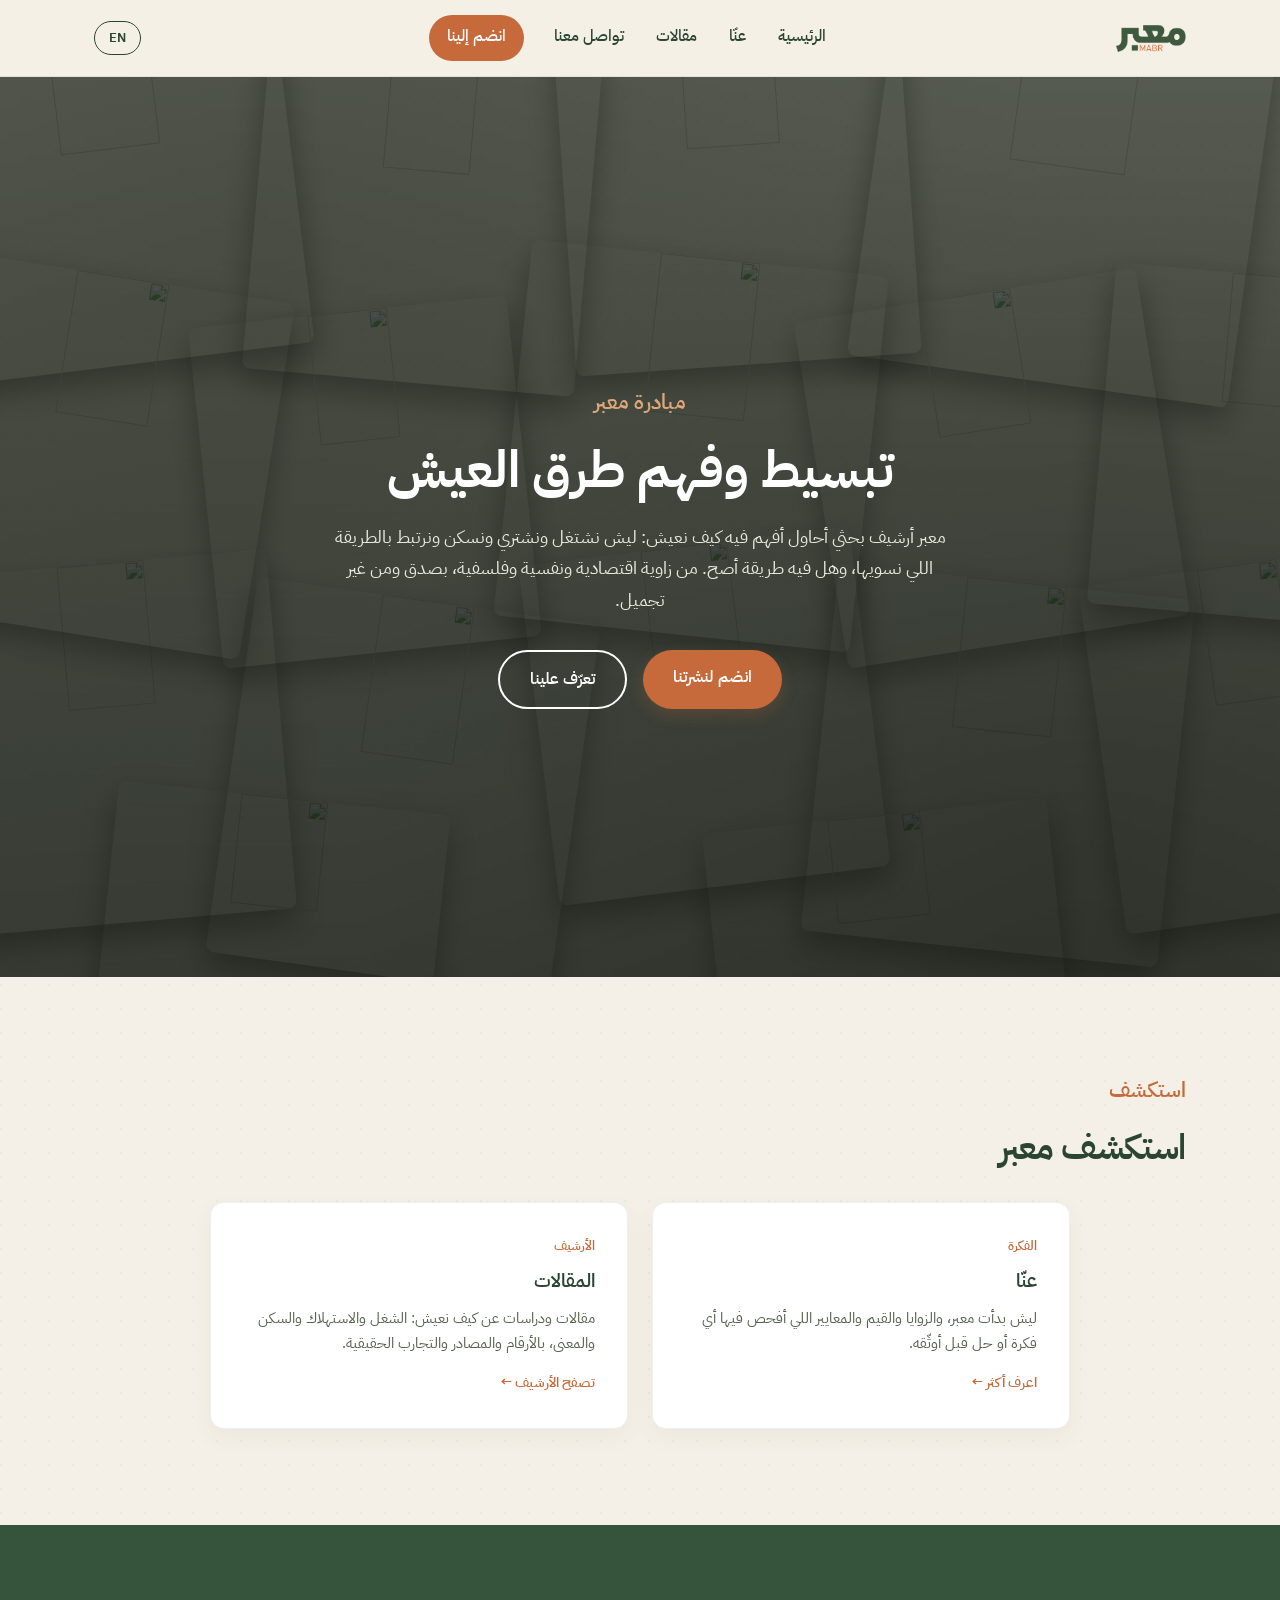
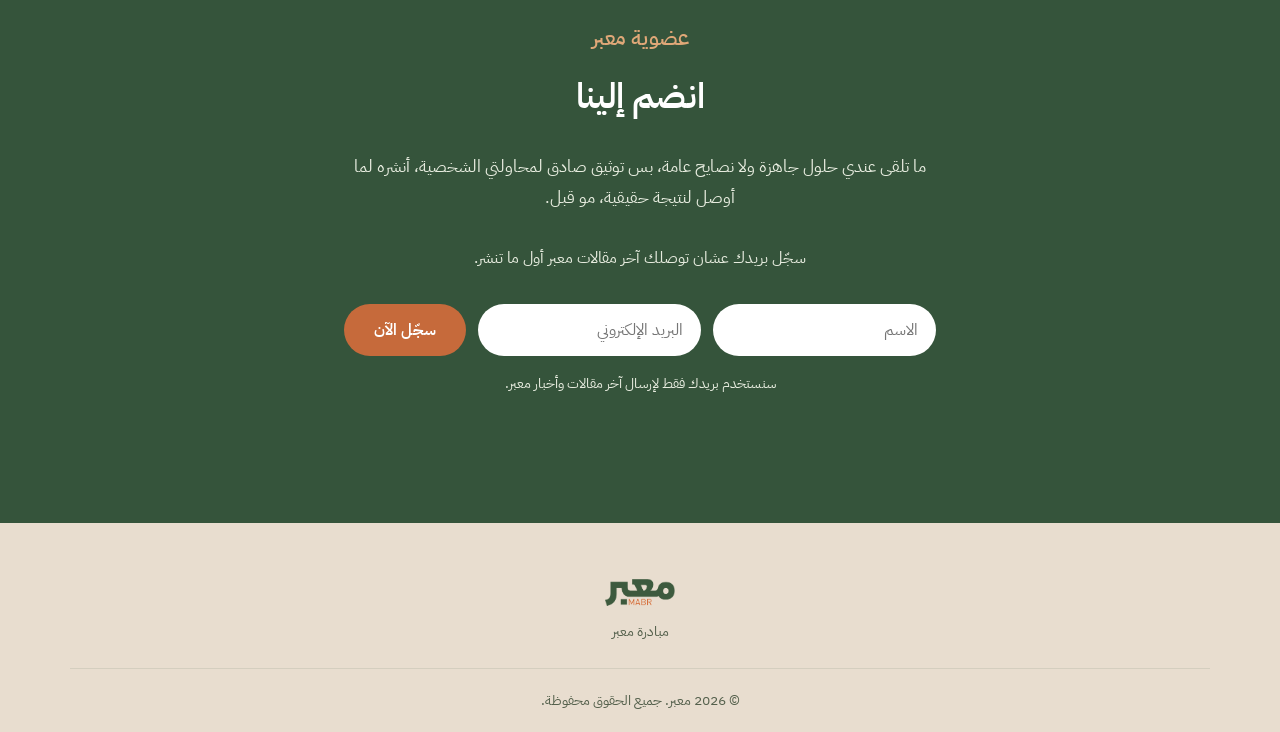
==== commit b4dd2cd6: "Simplify site: new title, drop projects/talks/coming-soon, new hero collage" ====
--- a/index.html
+++ b/index.html
@@ -20,7 +20,7 @@
 <link rel="icon" href="favicon-32.png" sizes="32x32" type="image/png">
 <link rel="icon" href="favicon-192.png" sizes="192x192" type="image/png">
 <link rel="apple-touch-icon" href="apple-touch-icon.png">
-<link rel="stylesheet" href="style.css?v=20260804">
+<link rel="stylesheet" href="style.css?v=20261019b">
 <script type="application/ld+json">
 {
   "@context": "https://schema.org",
@@ -55,8 +55,6 @@
       <a href="#home" data-i18n="nav_home">الرئيسية</a>
       <a href="about.html" data-i18n="nav_about">عنّا</a>
       <a href="articles.html" data-i18n="nav_articles">مقالات</a>
-      <a href="projects.html" data-i18n="nav_projects">مشاريع</a>
-      <a href="talks.html" data-i18n="nav_talks">لقاءات</a>
       <a href="contact.html" data-i18n="nav_contact">تواصل معنا</a>
       <a href="#join" class="nav-cta" data-i18n="nav_join">انضم إلينا</a>
     </nav>
@@ -74,27 +72,27 @@
   <!-- HERO -->
   <section id="home" class="hero">
     <div class="hero-bg" aria-hidden="true">
-      <img src="https://upload.wikimedia.org/wikipedia/commons/thumb/b/b0/Commuters_on_a_train_%28Unsplash%29.jpg/960px-Commuters_on_a_train_%28Unsplash%29.jpg" alt="" loading="eager">
-      <img src="https://upload.wikimedia.org/wikipedia/commons/thumb/4/49/Spices-bazaar.jpg/960px-Spices-bazaar.jpg" alt="" loading="eager">
-      <img src="https://upload.wikimedia.org/wikipedia/commons/thumb/0/04/Zonaspace-coworking-openspace.jpg/960px-Zonaspace-coworking-openspace.jpg" alt="" loading="eager">
-      <img src="https://upload.wikimedia.org/wikipedia/commons/thumb/a/af/Boulevard_Riyadh_City.jpg/960px-Boulevard_Riyadh_City.jpg" alt="" loading="eager">
-      <img src="https://upload.wikimedia.org/wikipedia/commons/thumb/f/fa/Family_eating_meal.jpg/960px-Family_eating_meal.jpg" alt="" loading="eager">
-      <img src="https://upload.wikimedia.org/wikipedia/commons/thumb/b/bc/2005_car_traffic_in_Taipei.jpg/960px-2005_car_traffic_in_Taipei.jpg" alt="" loading="eager">
-      <img src="https://upload.wikimedia.org/wikipedia/commons/thumb/5/54/Supermarket_Naivas.jpg/960px-Supermarket_Naivas.jpg" alt="" loading="eager">
-      <img src="https://upload.wikimedia.org/wikipedia/commons/thumb/d/d7/Friends_talking_over_tea_%28Unsplash%29.jpg/960px-Friends_talking_over_tea_%28Unsplash%29.jpg" alt="" loading="eager">
-      <img src="https://upload.wikimedia.org/wikipedia/commons/thumb/a/a4/Food_Delivery_Service.jpg/960px-Food_Delivery_Service.jpg" alt="" loading="eager">
-      <img src="https://upload.wikimedia.org/wikipedia/commons/thumb/b/bc/Spice_Bazaar_01.jpg/960px-Spice_Bazaar_01.jpg" alt="" loading="eager">
-      <img src="https://upload.wikimedia.org/wikipedia/commons/thumb/0/02/Desk-laptop-working-technology_%2824299511976%29.jpg/960px-Desk-laptop-working-technology_%2824299511976%29.jpg" alt="" loading="eager">
-      <img src="https://upload.wikimedia.org/wikipedia/commons/thumb/2/27/A_crowd_of_passengers_wait_for_the_next_Esplanade_train_in_Howrah_metro_station.jpg/960px-A_crowd_of_passengers_wait_for_the_next_Esplanade_train_in_Howrah_metro_station.jpg" alt="" loading="eager">
-      <img src="https://upload.wikimedia.org/wikipedia/commons/thumb/5/51/Food-pot-kitchen-cooking_%2823957429659%29.jpg/960px-Food-pot-kitchen-cooking_%2823957429659%29.jpg" alt="" loading="eager">
-      <img src="https://upload.wikimedia.org/wikipedia/commons/thumb/9/9d/2024_-_photo_of_shopping_people_on_the_escalators_in_the_interior_mall_De_Markthal_of_Rotterdam_-_urban_city_photography_in_free_images_and_high_resolutions%2C_Dutch_photographer_Fons_Heijnsbroek%2C_The_Netherlands.tif/lossy-page1-960px-thumbnail.tif.jpg" alt="" loading="eager">
-      <img src="https://upload.wikimedia.org/wikipedia/commons/thumb/a/a7/Food_delivery_-_Flickr_-_GeorgeTan_%5E2...thanks_for_millionth_support.jpg/960px-Food_delivery_-_Flickr_-_GeorgeTan_%5E2...thanks_for_millionth_support.jpg" alt="" loading="eager">
-      <img src="https://upload.wikimedia.org/wikipedia/commons/thumb/8/87/Spice_Bazaar_in_Istanbul.jpg/960px-Spice_Bazaar_in_Istanbul.jpg" alt="" loading="eager">
+      <img src="https://upload.wikimedia.org/wikipedia/commons/thumb/4/43/Adam_Smith_The_Muir_portrait.jpg/960px-Adam_Smith_The_Muir_portrait.jpg" alt="" loading="eager" style="object-position:center 22%">
+      <img src="https://upload.wikimedia.org/wikipedia/commons/thumb/c/c8/The_drone_view_of_Auroville.jpg/960px-The_drone_view_of_Auroville.jpg" alt="" loading="eager">
+      <img src="https://upload.wikimedia.org/wikipedia/commons/thumb/b/b3/Karl_Marx_by_John_Jabez_Edwin_Mayall_1875_-_Restored.png/960px-Karl_Marx_by_John_Jabez_Edwin_Mayall_1875_-_Restored.png" alt="" loading="eager" style="object-position:center 22%">
+      <img src="https://upload.wikimedia.org/wikipedia/commons/e/e1/Twinoaksaerial.jpg" alt="" loading="eager">
+      <img src="https://upload.wikimedia.org/wikipedia/commons/9/90/Ibn_Khald%C5%ABn%2C_Sayr_mulhimah_min_al-Sharq_wa-al-Gharb.png" alt="" loading="eager" style="object-position:center 22%">
+      <img src="https://upload.wikimedia.org/wikipedia/commons/thumb/c/ca/101255_kibbutz_dan_-_establishment_of_a_nursery_school_PikiWiki_Israel.jpg/960px-101255_kibbutz_dan_-_establishment_of_a_nursery_school_PikiWiki_Israel.jpg" alt="" loading="eager">
+      <img src="https://upload.wikimedia.org/wikipedia/commons/5/5f/John_Maynard_Keynes_%281929%29.jpg" alt="" loading="eager" style="object-position:center 22%">
+      <img src="https://upload.wikimedia.org/wikipedia/commons/d/d6/General_View_of_Canterbury_Shaker_Village.jpg" alt="" loading="eager">
+      <img src="https://upload.wikimedia.org/wikipedia/commons/thumb/5/5f/Joseph_Schumpeter_ekonomialaria.jpg/960px-Joseph_Schumpeter_ekonomialaria.jpg" alt="" loading="eager" style="object-position:center 22%">
+      <img src="https://upload.wikimedia.org/wikipedia/commons/thumb/1/19/Christiania_2019.jpg/960px-Christiania_2019.jpg" alt="" loading="eager">
+      <img src="https://upload.wikimedia.org/wikipedia/commons/5/5c/Milton_Friedman_1976.jpg" alt="" loading="eager" style="object-position:center 22%">
+      <img src="https://upload.wikimedia.org/wikipedia/commons/thumb/e/eb/New_Harmony%2C_Indiana%2C_por_F._Bates.jpg/960px-New_Harmony%2C_Indiana%2C_por_F._Bates.jpg" alt="" loading="eager">
+      <img src="https://upload.wikimedia.org/wikipedia/commons/thumb/5/52/Rosa_Luxemburg.jpg/960px-Rosa_Luxemburg.jpg" alt="" loading="eager" style="object-position:center 22%">
+      <img src="https://upload.wikimedia.org/wikipedia/commons/thumb/9/92/Amana_Colonies.JPG/960px-Amana_Colonies.JPG" alt="" loading="eager">
+      <img src="https://upload.wikimedia.org/wikipedia/commons/e/e9/Veblen3a.jpg" alt="" loading="eager" style="object-position:center 22%">
+      <img src="https://upload.wikimedia.org/wikipedia/commons/thumb/7/7f/Findhorn_wind_turbines.jpg/960px-Findhorn_wind_turbines.jpg" alt="" loading="eager">
     </div>
     <div class="hero-overlay" aria-hidden="true"></div>
     <div class="container hero-inner">
       <p class="eyebrow" data-i18n="hero_eyebrow">مبادرة معبر</p>
-      <h1 data-i18n="hero_title">طرق أخرى للعيش</h1>
+      <h1 data-i18n="hero_title">تبسيط وفهم طرق العيش</h1>
       <p class="hero-sub" data-i18n="hero_sub">
         معبر أرشيف بحثي أحاول أفهم فيه كيف نعيش: ليش نشتغل ونشتري ونسكن ونرتبط بالطريقة اللي نسويها، وهل فيه طريقة أصح. من زاوية اقتصادية ونفسية وفلسفية، بصدق ومن غير تجميل.
       </p>
@@ -114,24 +112,18 @@
       <div class="explore-grid">
         <a href="about.html" class="explore-card">
           <span class="explore-tag" data-i18n="about_tag">الفكرة</span>
-          <h3 data-i18n="idea_card_title">الفكرة والفلسفة</h3>
+          <h3 data-i18n="idea_card_title">عنّا</h3>
           <p data-i18n="idea_card_text">ليش بدأت معبر، والزوايا والقيم والمعايير اللي أفحص فيها أي فكرة أو حل قبل أوثّقه.</p>
           <span class="explore-link" data-i18n="idea_card_link">اعرف أكثر ←</span>
         </a>
 
         <a href="articles.html" class="explore-card">
           <span class="explore-tag" data-i18n="articles_tag">الأرشيف</span>
-          <h3 data-i18n="articles_title">دفتر البحث</h3>
+          <h3 data-i18n="articles_title">المقالات</h3>
           <p data-i18n="archive_card_text">مقالات ودراسات عن كيف نعيش: الشغل والاستهلاك والسكن والمعنى، بالأرقام والمصادر والتجارب الحقيقية.</p>
           <span class="explore-link" data-i18n="archive_card_link">تصفح الأرشيف ←</span>
         </a>
 
-        <a href="projects.html" class="explore-card">
-          <span class="explore-status" data-i18n="project1_status">قيد التأسيس</span>
-          <h3 data-i18n="project1_title">سكن تشاركي في الرياض</h3>
-          <p data-i18n="project1_text">مجموعة صغيرة تتشارك نفس القيم، تعيش سوا وتتقاسم تكلفة الإيجار، بهدف نوصل لأفضل تجربة سكن ممكنة لكل ساكن فيها.</p>
-          <span class="explore-link" data-i18n="project1_link">اقرأ التفاصيل ←</span>
-        </a>
       </div>
     </div>
   </section>
@@ -145,7 +137,7 @@
         ما تلقى عندي حلول جاهزة ولا نصايح عامة، بس توثيق صادق لمحاولتي الشخصية، أنشره لما أوصل لنتيجة حقيقية، مو قبل.
       </p>
       <p data-i18n="join_text">
-        سجّل بريدك عشان توصلك آخر المقالات والفعاليات والدعوات الخاصة بمبادرة معبر.
+        سجّل بريدك عشان توصلك آخر مقالات معبر أول ما تنشر.
       </p>
 
       <form id="signupForm" class="signup-form" action="https://formspree.io/f/xaqgznld" method="POST">
@@ -154,7 +146,7 @@
         <button type="submit" data-i18n="form_submit">سجّل الآن</button>
       </form>
       <p class="form-note" id="formNote" data-i18n="form_note">
-        سنستخدم بريدك فقط لإرسال آخر أخبار وفعاليات معبر.
+        سنستخدم بريدك فقط لإرسال آخر مقالات وأخبار معبر.
       </p>
     </div>
   </section>
@@ -173,6 +165,6 @@
   <p class="footer-copy" data-i18n="footer_copy">© 2026 معبر. جميع الحقوق محفوظة.</p>
 </footer>
 
-<script src="script.js?v=20261019"></script>
+<script src="script.js?v=20261019b"></script>
 </body>
 </html>
--- a/style.css
+++ b/style.css
@@ -207,7 +207,7 @@
 /* ABOUT */
 .about-text{max-width:760px;color:var(--text-soft);font-size:1.08rem;margin-bottom:var(--sp-6);}
 .pillars{
-  display:grid;grid-template-columns:repeat(4,1fr);gap:var(--sp-4);
+  display:grid;grid-template-columns:repeat(2,1fr);gap:var(--sp-4);max-width:760px;margin-inline:auto;
 }
 .pillar{
   background:#fff;border-radius:var(--radius);padding:var(--sp-5) var(--sp-3);text-align:center;
@@ -328,7 +328,7 @@
 .project-link{color:var(--terracotta);font-weight:600;}
 
 /* EXPLORE (homepage teaser grid) */
-.explore-grid{display:grid;grid-template-columns:repeat(3,1fr);gap:var(--sp-4);margin-top:var(--sp-3);}
+.explore-grid{display:grid;grid-template-columns:repeat(2,1fr);gap:var(--sp-4);margin-top:var(--sp-3);max-width:860px;margin-inline:auto;}
 .explore-card{
   display:block;background:#fff;border-radius:var(--radius);padding:var(--sp-5);
   border:1px solid rgba(42,69,49,0.08);
